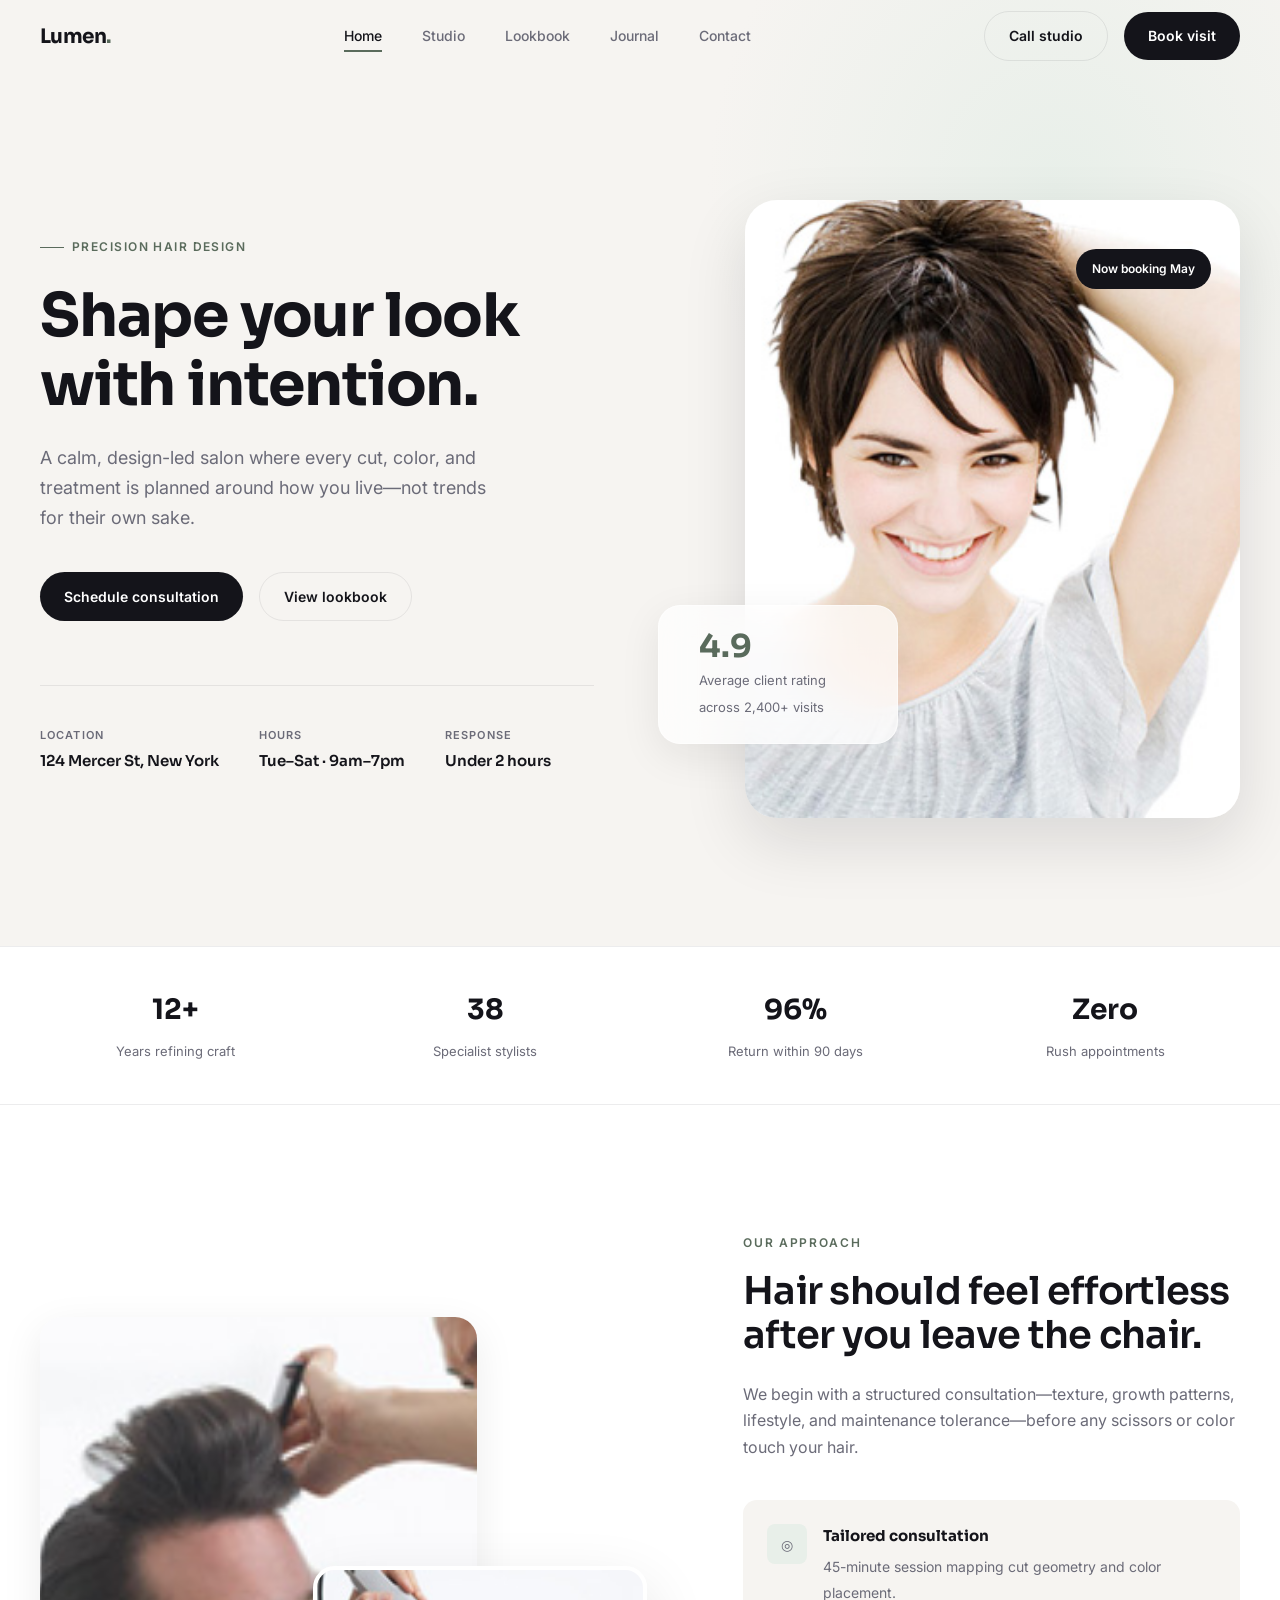
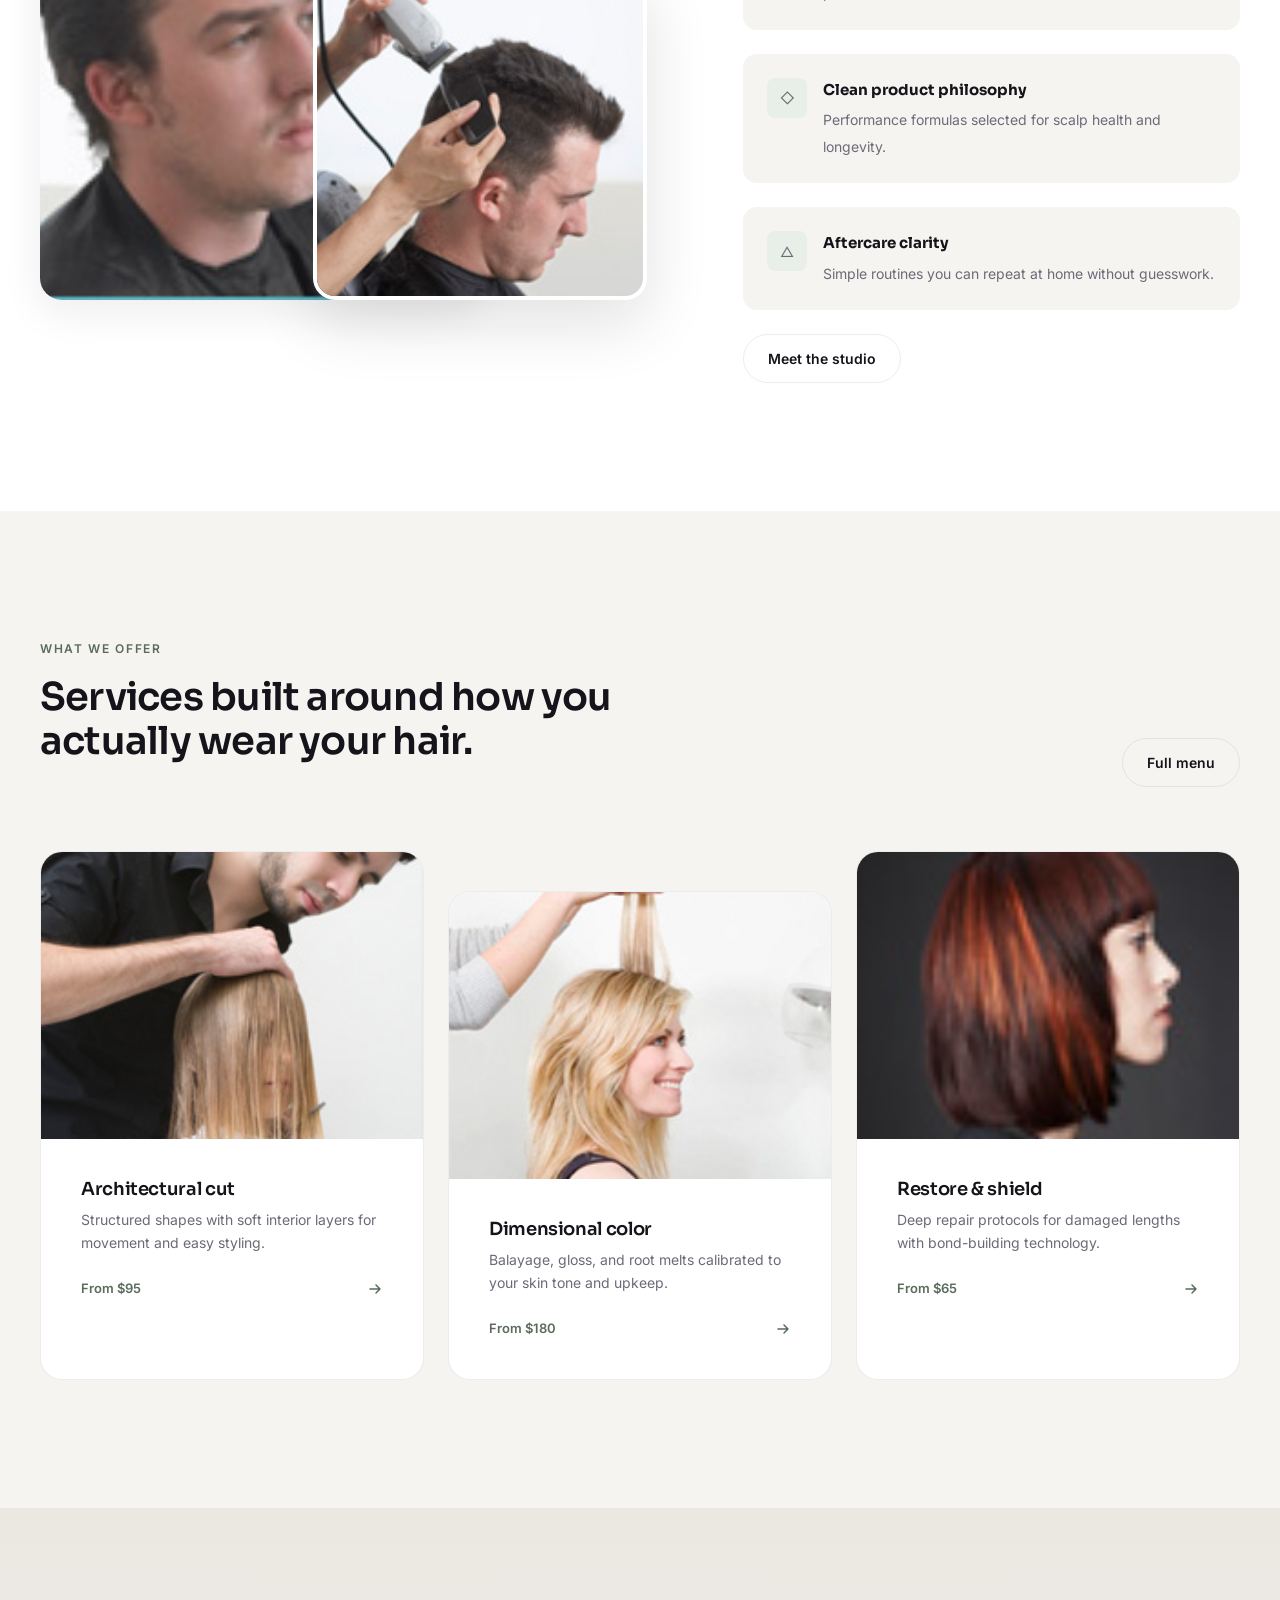
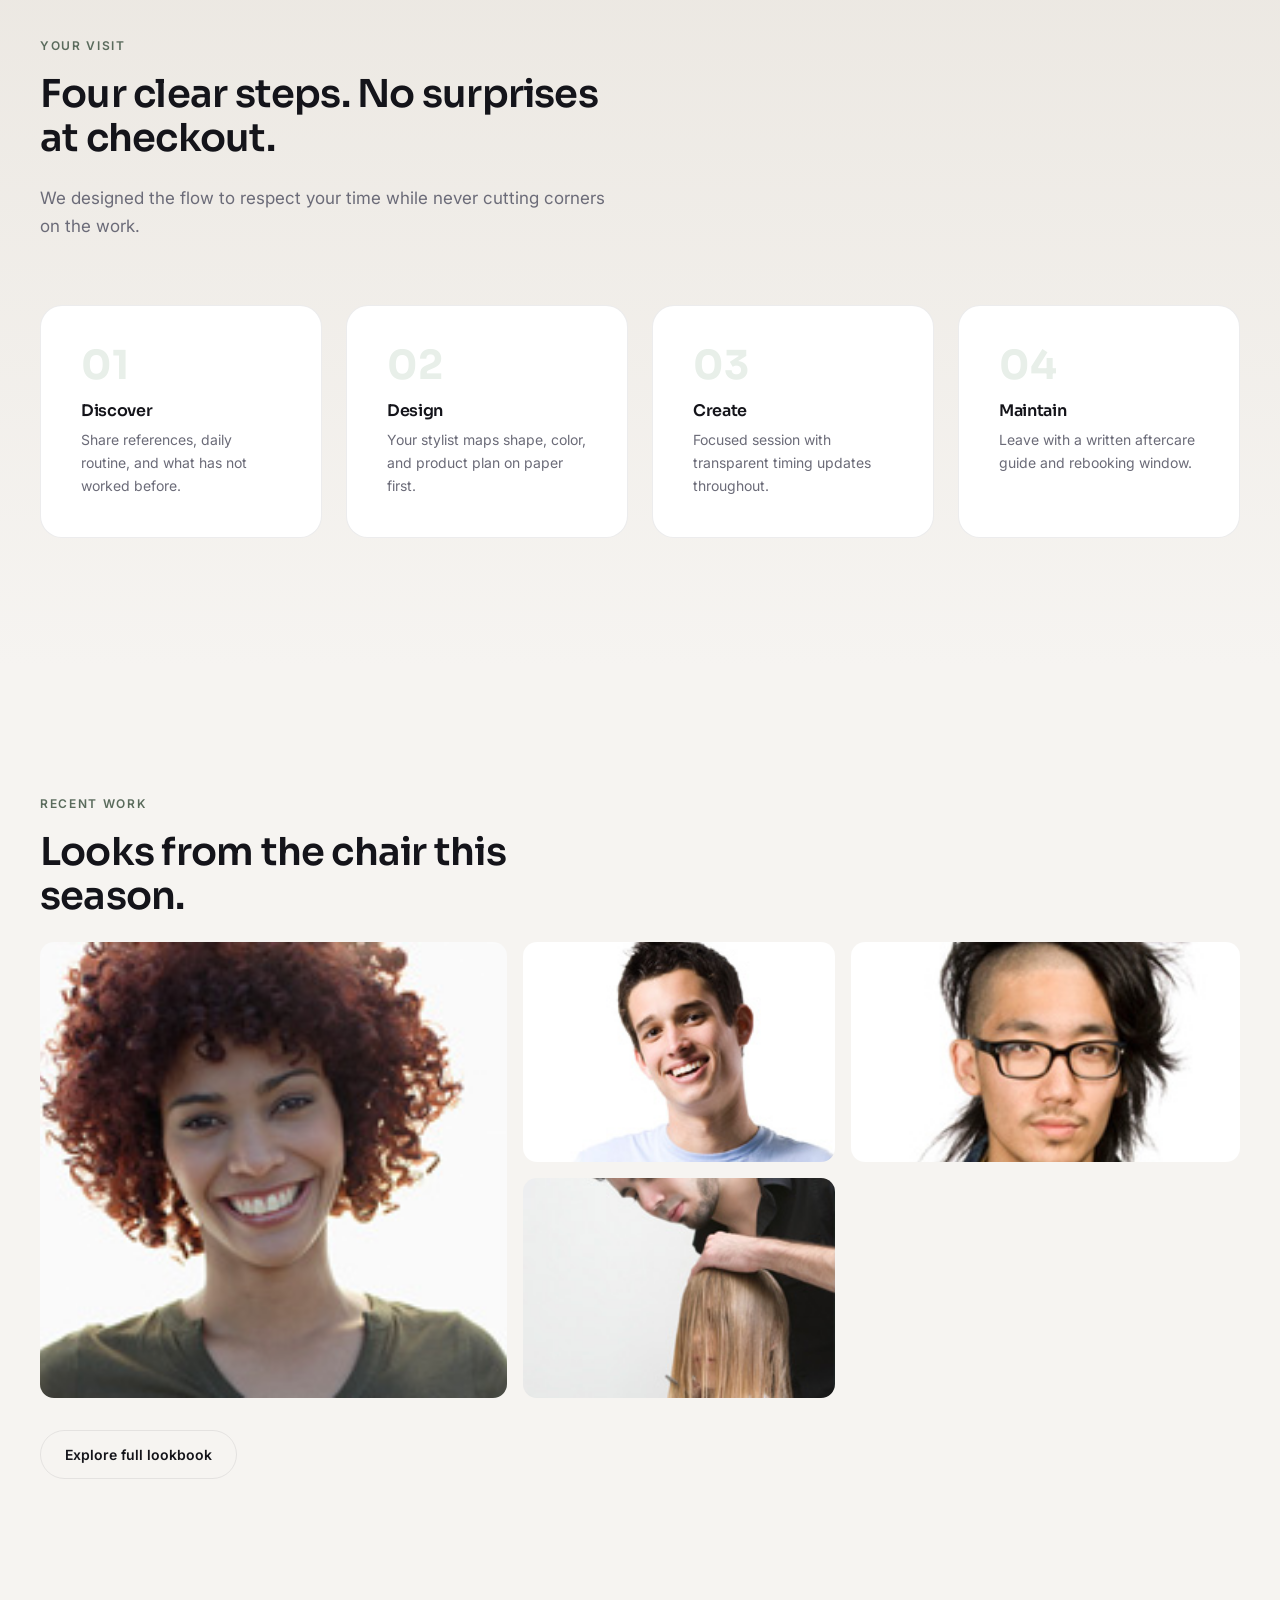
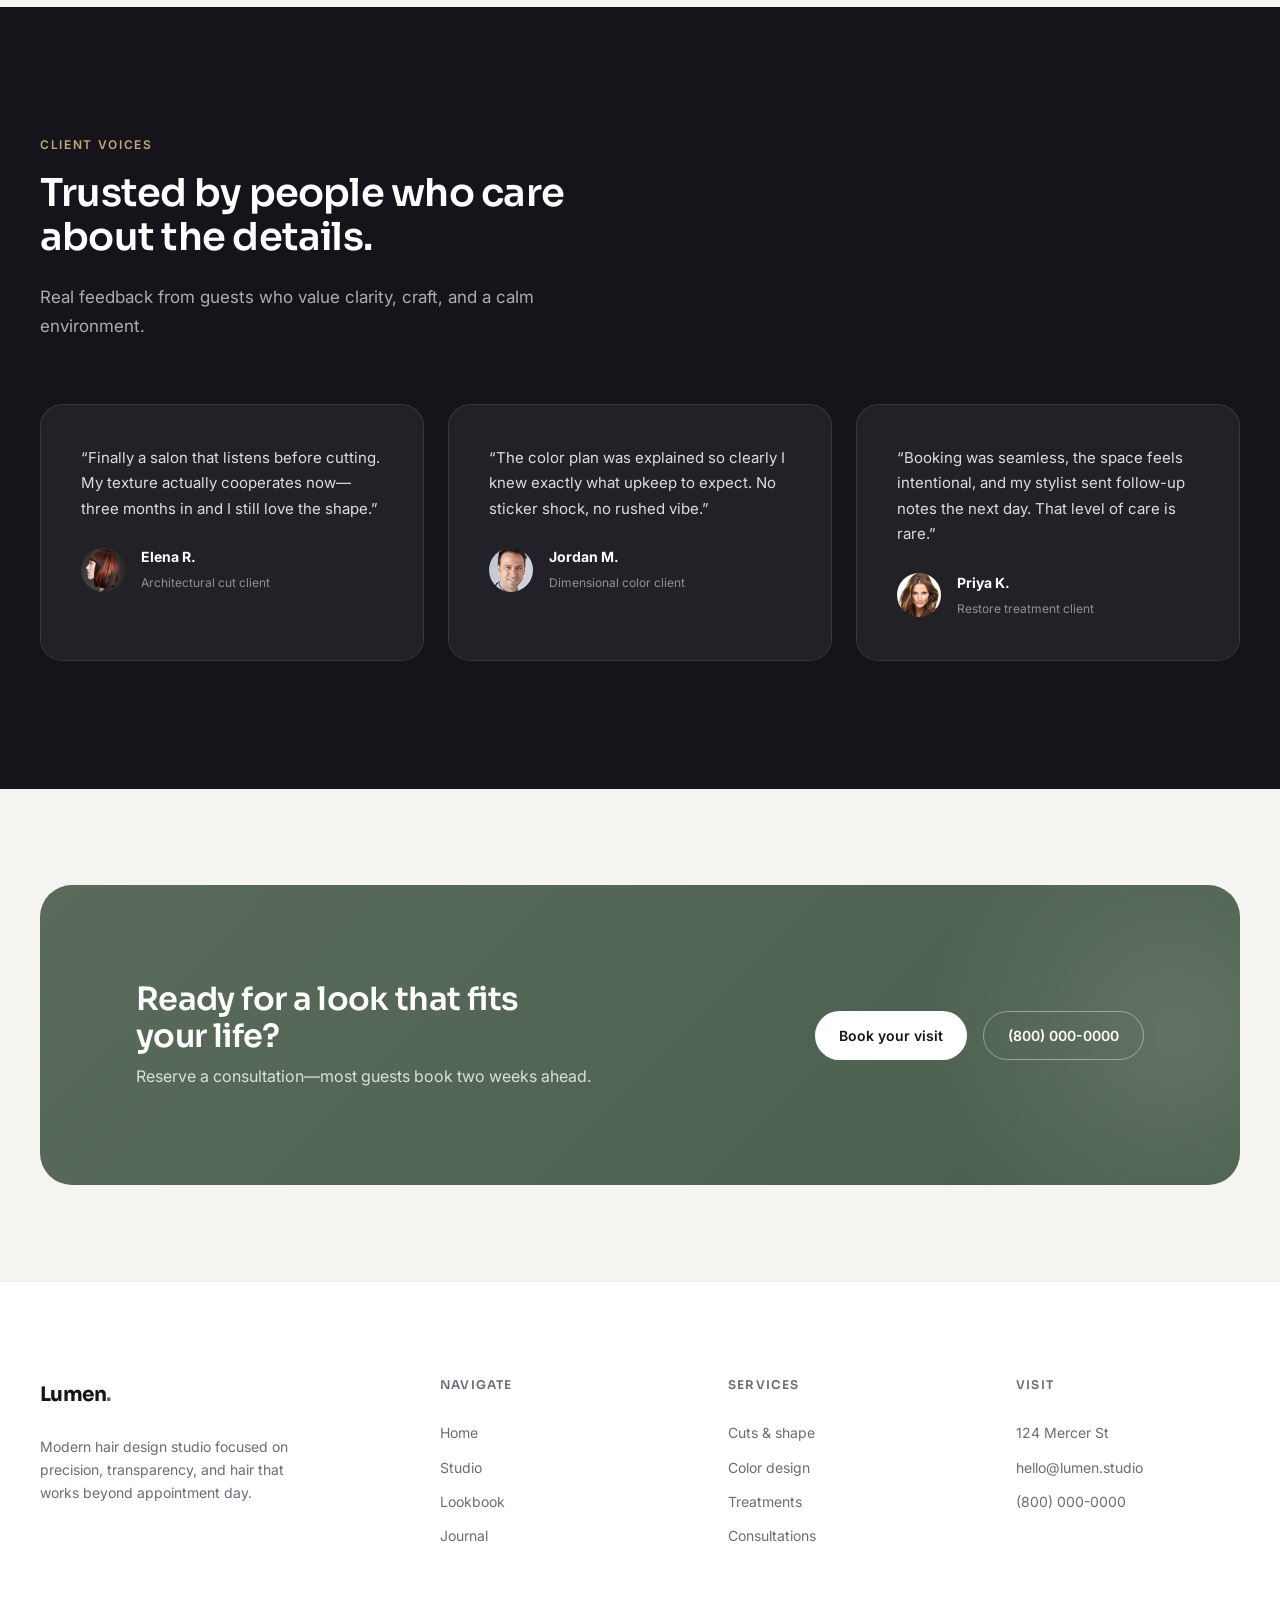
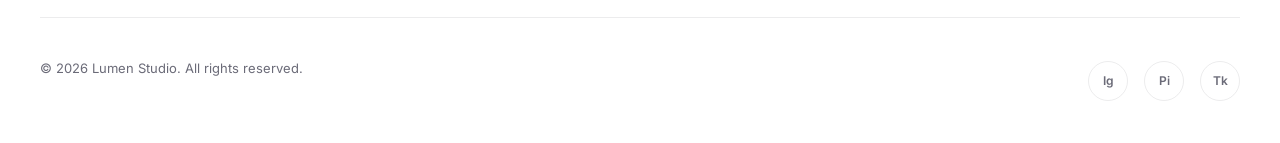
==== index.html @ f06d6ea0 "Initial commit" ====
<!DOCTYPE html>
<html lang="en">
<head>
  <meta charset="UTF-8">
  <meta name="viewport" content="width=device-width, initial-scale=1.0">
  <meta name="description" content="Lumen Studio — precision hair design, tailored consultations, and elevated salon experiences.">
  <title>Lumen Studio — Modern Hair Design</title>
  <link rel="stylesheet" href="css/main.css">
  <link rel="preload" href="images/great-hairstyle.jpg" as="image">
</head>
<body>
  <a href="#main" class="skip-link">Skip to main content</a>

  <header class="site-header" role="banner">
    <div class="container header-inner">
      <a href="index.html" class="logo" aria-label="Lumen Studio home">Lumen<span>.</span></a>

      <nav class="nav-desktop" aria-label="Primary">
        <a href="index.html" class="is-active">Home</a>
        <a href="about.html">Studio</a>
        <a href="hairstyle.html">Lookbook</a>
        <a href="news.html">Journal</a>
        <a href="contact.html">Contact</a>
      </nav>

      <div class="header-actions">
        <a href="contact.html" class="btn btn-secondary">Call studio</a>
        <a href="contact.html" class="btn btn-primary">Book visit</a>
        <button type="button" class="nav-toggle" aria-expanded="false" aria-controls="nav-mobile" aria-label="Open menu">
          <span></span>
          <span></span>
          <span></span>
        </button>
      </div>
    </div>

    <nav id="nav-mobile" class="nav-mobile" aria-label="Mobile" aria-hidden="true">
      <a href="index.html">Home</a>
      <a href="about.html">Studio</a>
      <a href="hairstyle.html">Lookbook</a>
      <a href="news.html">Journal</a>
      <a href="contact.html">Contact</a>
      <a href="contact.html" class="btn btn-primary" style="margin-top: 0.5rem; text-align: center;">Book visit</a>
    </nav>
  </header>

  <main id="main">
    <!-- Hero: split layout, no full-bleed dark overlay -->
    <section class="hero" aria-labelledby="hero-heading">
      <div class="container hero-grid">
        <div class="hero-copy reveal">
          <p class="hero-eyebrow">Precision hair design</p>
          <h1 id="hero-heading">Shape your look with intention.</h1>
          <p class="hero-lead">
            A calm, design-led salon where every cut, color, and treatment is planned around how you live—not trends for their own sake.
          </p>
          <div class="hero-cta">
            <a href="contact.html" class="btn btn-primary">Schedule consultation</a>
            <a href="hairstyle.html" class="btn btn-secondary">View lookbook</a>
          </div>
          <dl class="hero-meta">
            <div>
              <dt>Location</dt>
              <dd>124 Mercer St, New York</dd>
            </div>
            <div>
              <dt>Hours</dt>
              <dd>Tue–Sat · 9am–7pm</dd>
            </div>
            <div>
              <dt>Response</dt>
              <dd>Under 2 hours</dd>
            </div>
          </dl>
        </div>

        <div class="hero-visual reveal reveal-delay-1">
          <span class="hero-badge">Now booking May</span>
          <img
            class="hero-image-main"
            src="images/great-hairstyle.jpg"
            alt="Stylist refining a client's haircut in natural light"
            width="560"
            height="700"
            fetchpriority="high"
          >
          <div class="hero-card-float" aria-hidden="true">
            <strong>4.9</strong>
            <span>Average client rating across 2,400+ visits</span>
          </div>
        </div>
      </div>
    </section>

    <!-- Trust metrics -->
    <section class="trust-strip" aria-label="Studio highlights">
      <div class="container trust-grid reveal">
        <div class="trust-item">
          <strong>12+</strong>
          <span>Years refining craft</span>
        </div>
        <div class="trust-item">
          <strong>38</strong>
          <span>Specialist stylists</span>
        </div>
        <div class="trust-item">
          <strong>96%</strong>
          <span>Return within 90 days</span>
        </div>
        <div class="trust-item">
          <strong>Zero</strong>
          <span>Rush appointments</span>
        </div>
      </div>
    </section>

    <!-- Philosophy: asymmetric images + narrative -->
    <section class="section philosophy" aria-labelledby="philosophy-heading">
      <div class="container philosophy-layout">
        <div class="philosophy-images reveal">
          <img
            class="philosophy-img-a"
            src="images/hairstyle17.jpg"
            alt="Senior stylist consulting with a client"
            width="400"
            height="533"
            loading="lazy"
          >
          <img
            class="philosophy-img-b"
            src="images/hairstyle18.jpg"
            alt="Detail of precision cutting technique"
            width="280"
            height="280"
            loading="lazy"
          >
        </div>
        <div class="philosophy-content reveal reveal-delay-1">
          <p class="section-label">Our approach</p>
          <h2 id="philosophy-heading" class="section-title">Hair should feel effortless after you leave the chair.</h2>
          <p>
            We begin with a structured consultation—texture, growth patterns, lifestyle, and maintenance tolerance—before any scissors or color touch your hair.
          </p>
          <ul class="feature-list">
            <li>
              <span class="feature-icon" aria-hidden="true">◎</span>
              <div>
                <strong>Tailored consultation</strong>
                <span>45-minute session mapping cut geometry and color placement.</span>
              </div>
            </li>
            <li>
              <span class="feature-icon" aria-hidden="true">◇</span>
              <div>
                <strong>Clean product philosophy</strong>
                <span>Performance formulas selected for scalp health and longevity.</span>
              </div>
            </li>
            <li>
              <span class="feature-icon" aria-hidden="true">△</span>
              <div>
                <strong>Aftercare clarity</strong>
                <span>Simple routines you can repeat at home without guesswork.</span>
              </div>
            </li>
          </ul>
          <a href="about.html" class="btn btn-secondary" style="margin-top: 1.5rem;">Meet the studio</a>
        </div>
      </div>
    </section>

    <!-- Services: staggered card grid -->
    <section class="section" id="services" aria-labelledby="services-heading">
      <div class="container">
        <div class="services-header reveal">
          <div>
            <p class="section-label">What we offer</p>
            <h2 id="services-heading" class="section-title">Services built around how you actually wear your hair.</h2>
          </div>
          <a href="hairstyle.html" class="btn btn-secondary">Full menu</a>
        </div>

        <div class="services-grid">
          <article class="service-card reveal">
            <div class="service-card-image">
              <img src="images/hairstyle19.jpg" alt="Precision cut and shape" width="400" height="300" loading="lazy">
            </div>
            <div class="service-card-body">
              <h3>Architectural cut</h3>
              <p>Structured shapes with soft interior layers for movement and easy styling.</p>
              <a href="contact.html" class="service-card-footer">
                From $95
                <svg width="16" height="16" viewBox="0 0 16 16" fill="none" aria-hidden="true"><path d="M3 8h10M9 4l4 4-4 4" stroke="currentColor" stroke-width="1.5" stroke-linecap="round" stroke-linejoin="round"/></svg>
              </a>
            </div>
          </article>

          <article class="service-card reveal reveal-delay-1">
            <div class="service-card-image">
              <img src="images/hairstyle20.jpg" alt="Dimensional color application" width="400" height="300" loading="lazy">
            </div>
            <div class="service-card-body">
              <h3>Dimensional color</h3>
              <p>Balayage, gloss, and root melts calibrated to your skin tone and upkeep.</p>
              <a href="contact.html" class="service-card-footer">
                From $180
                <svg width="16" height="16" viewBox="0 0 16 16" fill="none" aria-hidden="true"><path d="M3 8h10M9 4l4 4-4 4" stroke="currentColor" stroke-width="1.5" stroke-linecap="round" stroke-linejoin="round"/></svg>
              </a>
            </div>
          </article>

          <article class="service-card reveal reveal-delay-2">
            <div class="service-card-image">
              <img src="images/featured.jpg" alt="Restorative treatment" width="400" height="300" loading="lazy">
            </div>
            <div class="service-card-body">
              <h3>Restore &amp; shield</h3>
              <p>Deep repair protocols for damaged lengths with bond-building technology.</p>
              <a href="contact.html" class="service-card-footer">
                From $65
                <svg width="16" height="16" viewBox="0 0 16 16" fill="none" aria-hidden="true"><path d="M3 8h10M9 4l4 4-4 4" stroke="currentColor" stroke-width="1.5" stroke-linecap="round" stroke-linejoin="round"/></svg>
              </a>
            </div>
          </article>
        </div>
      </div>
    </section>

    <!-- Process -->
    <section class="section process" aria-labelledby="process-heading">
      <div class="container">
        <p class="section-label reveal">Your visit</p>
        <h2 id="process-heading" class="section-title reveal">Four clear steps. No surprises at checkout.</h2>
        <p class="section-intro reveal">We designed the flow to respect your time while never cutting corners on the work.</p>

        <div class="process-steps">
          <div class="process-step reveal">
            <div class="process-num">01</div>
            <h3>Discover</h3>
            <p>Share references, daily routine, and what has not worked before.</p>
          </div>
          <div class="process-step reveal reveal-delay-1">
            <div class="process-num">02</div>
            <h3>Design</h3>
            <p>Your stylist maps shape, color, and product plan on paper first.</p>
          </div>
          <div class="process-step reveal reveal-delay-2">
            <div class="process-num">03</div>
            <h3>Create</h3>
            <p>Focused session with transparent timing updates throughout.</p>
          </div>
          <div class="process-step reveal reveal-delay-3">
            <div class="process-num">04</div>
            <h3>Maintain</h3>
            <p>Leave with a written aftercare guide and rebooking window.</p>
          </div>
        </div>
      </div>
    </section>

    <!-- Gallery bento -->
    <section class="section" aria-labelledby="gallery-heading">
      <div class="container">
        <p class="section-label reveal">Recent work</p>
        <h2 id="gallery-heading" class="section-title reveal">Looks from the chair this season.</h2>

        <div class="gallery-bento reveal">
          <figure>
            <img src="images/hairstyle5.jpg" alt="Soft layered bob with natural texture" width="600" height="460" loading="lazy">
            <figcaption>Soft structure bob</figcaption>
          </figure>
          <figure>
            <img src="images/hairstyle8.jpg" alt="Warm dimensional highlights" width="400" height="220" loading="lazy">
            <figcaption>Warm dimension</figcaption>
          </figure>
          <figure>
            <img src="images/hairstyle12.jpg" alt="Precision fringe detail" width="400" height="220" loading="lazy">
            <figcaption>Fringe refinement</figcaption>
          </figure>
          <figure>
            <img src="images/hairstyle3.jpg" alt="Long hair with face-framing layers" width="400" height="220" loading="lazy">
            <figcaption>Face-frame layers</figcaption>
          </figure>
        </div>

        <a href="hairstyle.html" class="btn btn-secondary reveal" style="margin-top: 2rem;">Explore full lookbook</a>
      </div>
    </section>

    <!-- Testimonials -->
    <section class="section testimonials" aria-labelledby="testimonials-heading">
      <div class="container">
        <p class="section-label reveal">Client voices</p>
        <h2 id="testimonials-heading" class="section-title reveal">Trusted by people who care about the details.</h2>
        <p class="section-intro reveal">Real feedback from guests who value clarity, craft, and a calm environment.</p>

        <div class="testimonial-grid">
          <article class="testimonial-card reveal">
            <blockquote>
              “Finally a salon that listens before cutting. My texture actually cooperates now—three months in and I still love the shape.”
            </blockquote>
            <div class="testimonial-author">
              <img src="images/hairstyle6.jpg" alt="" width="44" height="44" loading="lazy">
              <div>
                <strong>Elena R.</strong>
                <span>Architectural cut client</span>
              </div>
            </div>
          </article>

          <article class="testimonial-card reveal reveal-delay-1">
            <blockquote>
              “The color plan was explained so clearly I knew exactly what upkeep to expect. No sticker shock, no rushed vibe.”
            </blockquote>
            <div class="testimonial-author">
              <img src="images/hairstyle9.jpg" alt="" width="44" height="44" loading="lazy">
              <div>
                <strong>Jordan M.</strong>
                <span>Dimensional color client</span>
              </div>
            </div>
          </article>

          <article class="testimonial-card reveal reveal-delay-2">
            <blockquote>
              “Booking was seamless, the space feels intentional, and my stylist sent follow-up notes the next day. That level of care is rare.”
            </blockquote>
            <div class="testimonial-author">
              <img src="images/hairstyle11.jpg" alt="" width="44" height="44" loading="lazy">
              <div>
                <strong>Priya K.</strong>
                <span>Restore treatment client</span>
              </div>
            </div>
          </article>
        </div>
      </div>
    </section>

    <!-- CTA -->
    <section class="cta-band" aria-labelledby="cta-heading">
      <div class="container">
        <div class="cta-inner reveal">
          <div>
            <h2 id="cta-heading">Ready for a look that fits your life?</h2>
            <p>Reserve a consultation—most guests book two weeks ahead.</p>
          </div>
          <div class="cta-actions">
            <a href="contact.html" class="btn btn-primary">Book your visit</a>
            <a href="tel:+18000000000" class="btn btn-secondary">(800) 000-0000</a>
          </div>
        </div>
      </div>
    </section>
  </main>

  <footer class="site-footer" role="contentinfo">
    <div class="container">
      <div class="footer-grid">
        <div class="footer-brand">
          <a href="index.html" class="logo">Lumen<span>.</span></a>
          <p>Modern hair design studio focused on precision, transparency, and hair that works beyond appointment day.</p>
        </div>
        <div class="footer-col">
          <h4>Navigate</h4>
          <a href="index.html">Home</a>
          <a href="about.html">Studio</a>
          <a href="hairstyle.html">Lookbook</a>
          <a href="news.html">Journal</a>
        </div>
        <div class="footer-col">
          <h4>Services</h4>
          <a href="contact.html">Cuts &amp; shape</a>
          <a href="contact.html">Color design</a>
          <a href="contact.html">Treatments</a>
          <a href="contact.html">Consultations</a>
        </div>
        <div class="footer-col">
          <h4>Visit</h4>
          <a href="contact.html">124 Mercer St</a>
          <a href="mailto:hello@lumen.studio">hello@lumen.studio</a>
          <a href="tel:+18000000000">(800) 000-0000</a>
        </div>
      </div>

      <div class="footer-bottom">
        <p>&copy; 2026 Lumen Studio. All rights reserved.</p>
        <div class="social-links" aria-label="Social media">
          <a href="#" aria-label="Instagram">Ig</a>
          <a href="#" aria-label="Pinterest">Pi</a>
          <a href="#" aria-label="TikTok">Tk</a>
        </div>
      </div>
    </div>
  </footer>

  <script src="js/main.js" defer></script>
</body>
</html>
---- css/main.css ----
/* Lumen Studio — Premium redesign design system */

@import url('https://fonts.googleapis.com/css2?family=Inter:wght@400;500;600&family=Sora:wght@400;500;600;700&display=swap');

:root {
  --color-ink: #14141a;
  --color-ink-soft: #2a2a34;
  --color-muted: #6b6b78;
  --color-line: rgba(20, 20, 26, 0.08);
  --color-surface: #ffffff;
  --color-canvas: #f6f4f1;
  --color-canvas-deep: #ebe7e1;
  --color-accent: #5a6b5c;
  --color-accent-hover: #4a5a4c;
  --color-accent-light: #e8efe9;
  --color-warm: #c4a882;
  --color-warm-soft: #f5efe6;

  --font-display: 'Sora', system-ui, sans-serif;
  --font-body: 'Inter', system-ui, sans-serif;

  --space-xs: 0.5rem;
  --space-sm: 1rem;
  --space-md: 1.5rem;
  --space-lg: 2.5rem;
  --space-xl: 4rem;
  --space-2xl: 6rem;
  --space-3xl: 8rem;

  --radius-sm: 8px;
  --radius-md: 14px;
  --radius-lg: 22px;
  --radius-xl: 32px;

  --shadow-sm: 0 2px 8px rgba(20, 20, 26, 0.04);
  --shadow-md: 0 12px 40px rgba(20, 20, 26, 0.08);
  --shadow-lg: 0 24px 64px rgba(20, 20, 26, 0.12);
  --glass: rgba(255, 255, 255, 0.72);
  --glass-border: rgba(255, 255, 255, 0.5);

  --header-h: 72px;
  --transition: 0.35s cubic-bezier(0.4, 0, 0.2, 1);
  --max-width: 1200px;
}

*,
*::before,
*::after {
  box-sizing: border-box;
}

html {
  scroll-behavior: smooth;
}

@media (prefers-reduced-motion: reduce) {
  html {
    scroll-behavior: auto;
  }

  *,
  *::before,
  *::after {
    animation-duration: 0.01ms !important;
    animation-iteration-count: 1 !important;
    transition-duration: 0.01ms !important;
  }
}

body {
  margin: 0;
  font-family: var(--font-body);
  font-size: 1rem;
  line-height: 1.65;
  color: var(--color-ink);
  background: var(--color-canvas);
  -webkit-font-smoothing: antialiased;
}

img {
  max-width: 100%;
  height: auto;
  display: block;
}

a {
  color: inherit;
  text-decoration: none;
}

ul {
  list-style: none;
  margin: 0;
  padding: 0;
}

h1, h2, h3, h4 {
  font-family: var(--font-display);
  font-weight: 600;
  line-height: 1.15;
  margin: 0;
  letter-spacing: -0.02em;
}

p {
  margin: 0 0 var(--space-md);
  color: var(--color-muted);
}

p:last-child {
  margin-bottom: 0;
}

.container {
  width: min(100% - 2.5rem, var(--max-width));
  margin-inline: auto;
}

/* Skip link */
.skip-link {
  position: absolute;
  top: -100%;
  left: var(--space-sm);
  z-index: 9999;
  padding: 0.75rem 1.25rem;
  background: var(--color-ink);
  color: var(--color-surface);
  border-radius: var(--radius-sm);
  font-weight: 500;
}

.skip-link:focus {
  top: var(--space-sm);
}

/* Header */
.site-header {
  position: fixed;
  top: 0;
  left: 0;
  right: 0;
  z-index: 1000;
  height: var(--header-h);
  transition: background var(--transition), box-shadow var(--transition), backdrop-filter var(--transition);
}

.site-header.is-scrolled {
  background: var(--glass);
  backdrop-filter: blur(16px);
  -webkit-backdrop-filter: blur(16px);
  border-bottom: 1px solid var(--color-line);
  box-shadow: var(--shadow-sm);
}

.header-inner {
  display: flex;
  align-items: center;
  justify-content: space-between;
  height: var(--header-h);
  gap: var(--space-md);
}

.logo {
  font-family: var(--font-display);
  font-size: 1.25rem;
  font-weight: 700;
  letter-spacing: -0.03em;
  color: var(--color-ink);
}

.logo span {
  color: var(--color-accent);
}

.nav-desktop {
  display: flex;
  align-items: center;
  gap: var(--space-lg);
}

.nav-desktop a {
  font-size: 0.875rem;
  font-weight: 500;
  color: var(--color-muted);
  transition: color var(--transition);
  position: relative;
}

.nav-desktop a::after {
  content: '';
  position: absolute;
  bottom: -4px;
  left: 0;
  width: 0;
  height: 2px;
  background: var(--color-accent);
  transition: width var(--transition);
}

.nav-desktop a:hover,
.nav-desktop a.is-active {
  color: var(--color-ink);
}

.nav-desktop a:hover::after,
.nav-desktop a.is-active::after {
  width: 100%;
}

.header-actions {
  display: flex;
  align-items: center;
  gap: var(--space-sm);
}

.btn {
  display: inline-flex;
  align-items: center;
  justify-content: center;
  gap: 0.5rem;
  font-family: var(--font-body);
  font-size: 0.875rem;
  font-weight: 600;
  padding: 0.75rem 1.5rem;
  border-radius: 100px;
  border: none;
  cursor: pointer;
  transition: transform var(--transition), background var(--transition), color var(--transition), box-shadow var(--transition);
}

.btn:focus-visible {
  outline: 2px solid var(--color-accent);
  outline-offset: 3px;
}

.btn-primary {
  background: var(--color-ink);
  color: var(--color-surface);
}

.btn-primary:hover {
  background: var(--color-ink-soft);
  transform: translateY(-1px);
  box-shadow: var(--shadow-md);
}

.btn-secondary {
  background: transparent;
  color: var(--color-ink);
  border: 1.5px solid var(--color-line);
}

.btn-secondary:hover {
  border-color: var(--color-ink);
  background: var(--color-surface);
}

.btn-ghost {
  background: transparent;
  color: var(--color-ink);
  padding: 0.5rem;
}

.nav-toggle {
  display: none;
  flex-direction: column;
  gap: 5px;
  padding: 0.5rem;
  background: none;
  border: none;
  cursor: pointer;
}

.nav-toggle span {
  display: block;
  width: 22px;
  height: 2px;
  background: var(--color-ink);
  transition: transform var(--transition), opacity var(--transition);
}

.nav-toggle[aria-expanded="true"] span:nth-child(1) {
  transform: translateY(7px) rotate(45deg);
}

.nav-toggle[aria-expanded="true"] span:nth-child(2) {
  opacity: 0;
}

.nav-toggle[aria-expanded="true"] span:nth-child(3) {
  transform: translateY(-7px) rotate(-45deg);
}

.nav-mobile {
  display: none;
  position: fixed;
  top: var(--header-h);
  left: 0;
  right: 0;
  background: var(--glass);
  backdrop-filter: blur(20px);
  -webkit-backdrop-filter: blur(20px);
  border-bottom: 1px solid var(--color-line);
  padding: var(--space-md);
  flex-direction: column;
  gap: var(--space-xs);
  box-shadow: var(--shadow-md);
}

.nav-mobile.is-open {
  display: flex;
}

.nav-mobile a {
  padding: 0.875rem 1rem;
  font-weight: 500;
  border-radius: var(--radius-sm);
  transition: background var(--transition);
}

.nav-mobile a:hover {
  background: var(--color-accent-light);
}

/* Hero — split asymmetric, not full-bleed overlay */
.hero {
  padding: calc(var(--header-h) + var(--space-3xl)) 0 var(--space-3xl);
  position: relative;
  overflow: hidden;
}

.hero::before {
  content: '';
  position: absolute;
  top: -20%;
  right: -10%;
  width: 55%;
  height: 80%;
  background: radial-gradient(ellipse at center, var(--color-accent-light) 0%, transparent 70%);
  pointer-events: none;
  z-index: 0;
}

.hero-grid {
  display: grid;
  grid-template-columns: 1fr 1.05fr;
  gap: var(--space-xl);
  align-items: center;
  position: relative;
  z-index: 1;
}

.hero-eyebrow {
  display: inline-flex;
  align-items: center;
  gap: 0.5rem;
  font-size: 0.75rem;
  font-weight: 600;
  text-transform: uppercase;
  letter-spacing: 0.12em;
  color: var(--color-accent);
  margin-bottom: var(--space-md);
}

.hero-eyebrow::before {
  content: '';
  width: 24px;
  height: 1px;
  background: var(--color-accent);
}

.hero h1 {
  font-size: clamp(2.5rem, 5vw, 3.75rem);
  font-weight: 700;
  margin-bottom: var(--space-md);
  max-width: 12ch;
}

.hero-lead {
  font-size: 1.125rem;
  max-width: 42ch;
  margin-bottom: var(--space-lg);
  color: var(--color-muted);
}

.hero-cta {
  display: flex;
  flex-wrap: wrap;
  gap: var(--space-sm);
  margin-bottom: var(--space-xl);
}

.hero-meta {
  display: flex;
  flex-wrap: wrap;
  gap: var(--space-lg);
  padding-top: var(--space-lg);
  border-top: 1px solid var(--color-line);
}

.hero-meta dt {
  font-size: 0.6875rem;
  font-weight: 600;
  text-transform: uppercase;
  letter-spacing: 0.1em;
  color: var(--color-muted);
  margin-bottom: 0.25rem;
}

.hero-meta dd {
  margin: 0;
  font-family: var(--font-display);
  font-weight: 600;
  font-size: 0.9375rem;
  color: var(--color-ink);
}

.hero-visual {
  position: relative;
  min-height: 480px;
}

.hero-image-main {
  border-radius: var(--radius-xl);
  overflow: hidden;
  box-shadow: var(--shadow-lg);
  aspect-ratio: 4 / 5;
  object-fit: cover;
  width: 85%;
  margin-left: auto;
}

.hero-card-float {
  position: absolute;
  bottom: 12%;
  left: 0;
  background: var(--glass);
  backdrop-filter: blur(20px);
  -webkit-backdrop-filter: blur(20px);
  border: 1px solid var(--glass-border);
  border-radius: var(--radius-lg);
  padding: var(--space-md) var(--space-lg);
  box-shadow: var(--shadow-md);
  max-width: 240px;
}

.hero-card-float strong {
  display: block;
  font-family: var(--font-display);
  font-size: 2rem;
  font-weight: 700;
  color: var(--color-accent);
  line-height: 1;
  margin-bottom: 0.25rem;
}

.hero-card-float span {
  font-size: 0.8125rem;
  color: var(--color-muted);
}

.hero-badge {
  position: absolute;
  top: 8%;
  right: 5%;
  background: var(--color-ink);
  color: var(--color-surface);
  padding: 0.625rem 1rem;
  border-radius: 100px;
  font-size: 0.75rem;
  font-weight: 600;
}

/* Trust strip */
.trust-strip {
  padding: var(--space-lg) 0;
  border-block: 1px solid var(--color-line);
  background: var(--color-surface);
}

.trust-grid {
  display: grid;
  grid-template-columns: repeat(4, 1fr);
  gap: var(--space-lg);
  text-align: center;
}

.trust-item strong {
  display: block;
  font-family: var(--font-display);
  font-size: 1.75rem;
  font-weight: 700;
  color: var(--color-ink);
  margin-bottom: 0.25rem;
}

.trust-item span {
  font-size: 0.8125rem;
  color: var(--color-muted);
}

/* Section utilities */
.section {
  padding: var(--space-3xl) 0;
}

.section-label {
  font-size: 0.75rem;
  font-weight: 600;
  text-transform: uppercase;
  letter-spacing: 0.14em;
  color: var(--color-accent);
  margin-bottom: var(--space-sm);
}

.section-title {
  font-size: clamp(1.75rem, 3vw, 2.5rem);
  margin-bottom: var(--space-md);
  max-width: 20ch;
}

.section-intro {
  font-size: 1.0625rem;
  max-width: 52ch;
  margin-bottom: var(--space-xl);
}

/* Philosophy — asymmetric */
.philosophy {
  background: var(--color-surface);
}

.philosophy-layout {
  display: grid;
  grid-template-columns: 1.1fr 0.9fr;
  gap: var(--space-2xl);
  align-items: center;
}

.philosophy-images {
  position: relative;
  min-height: 420px;
}

.philosophy-img-a {
  width: 72%;
  border-radius: var(--radius-lg);
  box-shadow: var(--shadow-md);
  aspect-ratio: 3 / 4;
  object-fit: cover;
}

.philosophy-img-b {
  position: absolute;
  bottom: 0;
  right: 0;
  width: 55%;
  border-radius: var(--radius-lg);
  box-shadow: var(--shadow-lg);
  aspect-ratio: 1;
  object-fit: cover;
  border: 4px solid var(--color-surface);
}

.philosophy-content .section-title {
  max-width: none;
}

.feature-list {
  display: flex;
  flex-direction: column;
  gap: var(--space-md);
  margin-top: var(--space-lg);
}

.feature-list li {
  display: flex;
  gap: var(--space-sm);
  align-items: flex-start;
  padding: var(--space-md);
  background: var(--color-canvas);
  border-radius: var(--radius-md);
  transition: transform var(--transition), box-shadow var(--transition);
}

.feature-list li:hover {
  transform: translateX(4px);
  box-shadow: var(--shadow-sm);
}

.feature-icon {
  flex-shrink: 0;
  width: 40px;
  height: 40px;
  border-radius: var(--radius-sm);
  background: var(--color-accent-light);
  display: flex;
  align-items: center;
  justify-content: center;
  font-size: 1.125rem;
}

.feature-list strong {
  display: block;
  font-family: var(--font-display);
  font-size: 0.9375rem;
  color: var(--color-ink);
  margin-bottom: 0.25rem;
}

.feature-list span {
  font-size: 0.875rem;
  color: var(--color-muted);
}

/* Services cards */
.services-header {
  display: flex;
  flex-wrap: wrap;
  justify-content: space-between;
  align-items: flex-end;
  gap: var(--space-md);
  margin-bottom: var(--space-xl);
}

.services-grid {
  display: grid;
  grid-template-columns: repeat(3, 1fr);
  gap: var(--space-md);
}

.service-card {
  background: var(--color-surface);
  border-radius: var(--radius-lg);
  overflow: hidden;
  border: 1px solid var(--color-line);
  transition: transform var(--transition), box-shadow var(--transition);
}

.service-card:hover {
  transform: translateY(-6px);
  box-shadow: var(--shadow-md);
}

.service-card:nth-child(2) {
  margin-top: var(--space-lg);
}

.service-card-image {
  aspect-ratio: 4 / 3;
  overflow: hidden;
}

.service-card-image img {
  width: 100%;
  height: 100%;
  object-fit: cover;
  transition: transform 0.6s ease;
}

.service-card:hover .service-card-image img {
  transform: scale(1.05);
}

.service-card-body {
  padding: var(--space-lg);
}

.service-card h3 {
  font-size: 1.125rem;
  margin-bottom: var(--space-xs);
}

.service-card p {
  font-size: 0.875rem;
  margin-bottom: var(--space-md);
}

.service-card-footer {
  display: flex;
  justify-content: space-between;
  align-items: center;
  font-size: 0.8125rem;
  font-weight: 600;
  color: var(--color-accent);
}

.service-card-footer svg {
  transition: transform var(--transition);
}

.service-card:hover .service-card-footer svg {
  transform: translateX(4px);
}

/* Process */
.process {
  background: linear-gradient(180deg, var(--color-canvas-deep) 0%, var(--color-canvas) 100%);
}

.process-steps {
  display: grid;
  grid-template-columns: repeat(4, 1fr);
  gap: var(--space-md);
  margin-top: var(--space-xl);
}

.process-step {
  background: var(--color-surface);
  border-radius: var(--radius-lg);
  padding: var(--space-lg);
  border: 1px solid var(--color-line);
  position: relative;
  transition: box-shadow var(--transition);
}

.process-step:hover {
  box-shadow: var(--shadow-md);
}

.process-num {
  font-family: var(--font-display);
  font-size: 2.5rem;
  font-weight: 700;
  color: var(--color-accent-light);
  line-height: 1;
  margin-bottom: var(--space-sm);
}

.process-step h3 {
  font-size: 1rem;
  margin-bottom: var(--space-xs);
}

.process-step p {
  font-size: 0.875rem;
  margin: 0;
}

/* Gallery bento */
.gallery-bento {
  display: grid;
  grid-template-columns: 1.2fr 0.8fr 1fr;
  grid-template-rows: 220px 220px;
  gap: var(--space-sm);
}

.gallery-bento figure {
  margin: 0;
  border-radius: var(--radius-md);
  overflow: hidden;
  position: relative;
}

.gallery-bento img {
  width: 100%;
  height: 100%;
  object-fit: cover;
  transition: transform 0.6s ease;
}

.gallery-bento figure:hover img {
  transform: scale(1.04);
}

.gallery-bento figure:first-child {
  grid-row: span 2;
}

.gallery-bento figcaption {
  position: absolute;
  inset: auto 0 0 0;
  padding: var(--space-md);
  background: linear-gradient(transparent, rgba(20, 20, 26, 0.75));
  color: var(--color-surface);
  font-size: 0.8125rem;
  font-weight: 500;
  opacity: 0;
  transition: opacity var(--transition);
}

.gallery-bento figure:hover figcaption {
  opacity: 1;
}

/* Testimonials */
.testimonials {
  background: var(--color-ink);
  color: var(--color-surface);
}

.testimonials .section-label {
  color: var(--color-warm);
}

.testimonials .section-title {
  color: var(--color-surface);
}

.testimonials .section-intro {
  color: rgba(255, 255, 255, 0.65);
}

.testimonial-grid {
  display: grid;
  grid-template-columns: repeat(3, 1fr);
  gap: var(--space-md);
  margin-top: var(--space-xl);
}

.testimonial-card {
  background: rgba(255, 255, 255, 0.06);
  backdrop-filter: blur(12px);
  -webkit-backdrop-filter: blur(12px);
  border: 1px solid rgba(255, 255, 255, 0.1);
  border-radius: var(--radius-lg);
  padding: var(--space-lg);
  transition: background var(--transition), transform var(--transition);
}

.testimonial-card:hover {
  background: rgba(255, 255, 255, 0.1);
  transform: translateY(-4px);
}

.testimonial-card blockquote {
  margin: 0 0 var(--space-md);
  font-size: 0.9375rem;
  line-height: 1.7;
  color: rgba(255, 255, 255, 0.85);
}

.testimonial-author {
  display: flex;
  align-items: center;
  gap: var(--space-sm);
}

.testimonial-author img {
  width: 44px;
  height: 44px;
  border-radius: 50%;
  object-fit: cover;
}

.testimonial-author strong {
  display: block;
  font-size: 0.875rem;
}

.testimonial-author span {
  font-size: 0.75rem;
  color: rgba(255, 255, 255, 0.5);
}

/* CTA band */
.cta-band {
  padding: var(--space-2xl) 0;
}

.cta-inner {
  display: flex;
  flex-wrap: wrap;
  align-items: center;
  justify-content: space-between;
  gap: var(--space-lg);
  padding: var(--space-2xl);
  background: linear-gradient(135deg, var(--color-accent) 0%, #4a5d4c 100%);
  border-radius: var(--radius-xl);
  color: var(--color-surface);
  position: relative;
  overflow: hidden;
}

.cta-inner::after {
  content: '';
  position: absolute;
  top: -50%;
  right: -20%;
  width: 50%;
  height: 200%;
  background: radial-gradient(circle, rgba(255,255,255,0.12) 0%, transparent 60%);
  pointer-events: none;
}

.cta-inner h2 {
  font-size: clamp(1.5rem, 3vw, 2rem);
  color: var(--color-surface);
  max-width: 18ch;
  position: relative;
  z-index: 1;
}

.cta-inner p {
  color: rgba(255, 255, 255, 0.8);
  margin: var(--space-xs) 0 0;
  position: relative;
  z-index: 1;
}

.cta-actions {
  display: flex;
  flex-wrap: wrap;
  gap: var(--space-sm);
  position: relative;
  z-index: 1;
}

.cta-inner .btn-primary {
  background: var(--color-surface);
  color: var(--color-ink);
}

.cta-inner .btn-primary:hover {
  background: var(--color-canvas);
}

.cta-inner .btn-secondary {
  border-color: rgba(255, 255, 255, 0.4);
  color: var(--color-surface);
}

.cta-inner .btn-secondary:hover {
  background: rgba(255, 255, 255, 0.1);
  border-color: var(--color-surface);
}

/* Footer */
.site-footer {
  background: var(--color-surface);
  border-top: 1px solid var(--color-line);
  padding: var(--space-2xl) 0 var(--space-lg);
}

.footer-grid {
  display: grid;
  grid-template-columns: 1.5fr 1fr 1fr 1fr;
  gap: var(--space-xl);
  margin-bottom: var(--space-xl);
}

.footer-brand .logo {
  margin-bottom: var(--space-md);
  display: inline-block;
}

.footer-brand p {
  font-size: 0.875rem;
  max-width: 28ch;
}

.footer-col h4 {
  font-size: 0.75rem;
  font-weight: 600;
  text-transform: uppercase;
  letter-spacing: 0.1em;
  color: var(--color-muted);
  margin-bottom: var(--space-md);
}

.footer-col a {
  display: block;
  font-size: 0.875rem;
  color: var(--color-muted);
  padding: 0.35rem 0;
  transition: color var(--transition);
}

.footer-col a:hover {
  color: var(--color-ink);
}

.footer-bottom {
  display: flex;
  flex-wrap: wrap;
  justify-content: space-between;
  align-items: center;
  gap: var(--space-md);
  padding-top: var(--space-lg);
  border-top: 1px solid var(--color-line);
  font-size: 0.8125rem;
  color: var(--color-muted);
}

.social-links {
  display: flex;
  gap: var(--space-sm);
}

.social-links a {
  width: 40px;
  height: 40px;
  border-radius: 50%;
  border: 1px solid var(--color-line);
  display: flex;
  align-items: center;
  justify-content: center;
  font-size: 0.75rem;
  font-weight: 600;
  color: var(--color-muted);
  transition: background var(--transition), color var(--transition), border-color var(--transition);
}

.social-links a:hover {
  background: var(--color-ink);
  color: var(--color-surface);
  border-color: var(--color-ink);
}

/* Scroll reveal */
.reveal {
  opacity: 0;
  transform: translateY(28px);
  transition: opacity 0.7s ease, transform 0.7s ease;
}

.reveal.is-visible {
  opacity: 1;
  transform: translateY(0);
}

.reveal-delay-1 { transition-delay: 0.1s; }
.reveal-delay-2 { transition-delay: 0.2s; }
.reveal-delay-3 { transition-delay: 0.3s; }

/* Responsive */
@media (max-width: 1024px) {
  .hero-grid,
  .philosophy-layout {
    grid-template-columns: 1fr;
    gap: var(--space-xl);
  }

  .hero-visual {
    min-height: 400px;
    order: -1;
  }

  .hero h1 {
    max-width: none;
  }

  .services-grid {
    grid-template-columns: 1fr 1fr;
  }

  .service-card:nth-child(2) {
    margin-top: 0;
  }

  .process-steps {
    grid-template-columns: repeat(2, 1fr);
  }

  .gallery-bento {
    grid-template-columns: 1fr 1fr;
    grid-template-rows: auto;
  }

  .gallery-bento figure:first-child {
    grid-row: span 1;
    grid-column: span 2;
  }

  .testimonial-grid {
    grid-template-columns: 1fr;
  }

  .footer-grid {
    grid-template-columns: 1fr 1fr;
  }
}

@media (max-width: 768px) {
  :root {
    --space-3xl: 5rem;
    --space-2xl: 4rem;
  }

  .nav-desktop,
  .header-actions .btn-secondary {
    display: none;
  }

  .nav-toggle {
    display: flex;
  }

  .trust-grid {
    grid-template-columns: repeat(2, 1fr);
    gap: var(--space-md);
  }

  .services-grid,
  .process-steps {
    grid-template-columns: 1fr;
  }

  .gallery-bento {
    grid-template-columns: 1fr;
  }

  .gallery-bento figure:first-child {
    grid-column: span 1;
  }

  .cta-inner {
    flex-direction: column;
    align-items: flex-start;
    padding: var(--space-xl);
  }

  .footer-grid {
    grid-template-columns: 1fr;
  }

  .hero-image-main {
    width: 100%;
  }

  .hero-card-float {
    left: var(--space-sm);
    bottom: 8%;
  }
}

/* Inner pages */
.page-hero {
  padding: calc(var(--header-h) + var(--space-2xl)) 0 var(--space-xl);
  background: var(--color-surface);
  border-bottom: 1px solid var(--color-line);
}

.page-hero h1 {
  font-size: clamp(2rem, 4vw, 3rem);
  margin-bottom: var(--space-sm);
}

.page-hero p {
  max-width: 48ch;
  font-size: 1.0625rem;
}

.page-content {
  padding: var(--space-2xl) 0 var(--space-3xl);
}

.contact-grid {
  display: grid;
  grid-template-columns: 1fr 1fr;
  gap: var(--space-xl);
  align-items: start;
}

.contact-info {
  display: flex;
  flex-direction: column;
  gap: var(--space-md);
}

.contact-info li {
  padding: var(--space-md);
  background: var(--color-surface);
  border-radius: var(--radius-md);
  border: 1px solid var(--color-line);
}

.contact-info dt {
  font-size: 0.6875rem;
  font-weight: 600;
  text-transform: uppercase;
  letter-spacing: 0.1em;
  color: var(--color-muted);
  margin-bottom: 0.35rem;
}

.contact-info dd {
  margin: 0;
  font-weight: 500;
  color: var(--color-ink);
}

.contact-form {
  background: var(--color-surface);
  border-radius: var(--radius-lg);
  padding: var(--space-xl);
  border: 1px solid var(--color-line);
  box-shadow: var(--shadow-sm);
}

.form-group {
  margin-bottom: var(--space-md);
}

.form-group label {
  display: block;
  font-size: 0.8125rem;
  font-weight: 600;
  margin-bottom: 0.5rem;
  color: var(--color-ink);
}

.form-group input,
.form-group textarea,
.form-group select {
  width: 100%;
  padding: 0.875rem 1rem;
  font-family: var(--font-body);
  font-size: 1rem;
  border: 1px solid var(--color-line);
  border-radius: var(--radius-sm);
  background: var(--color-canvas);
  transition: border-color var(--transition), box-shadow var(--transition);
}

.form-group input:focus,
.form-group textarea:focus,
.form-group select:focus {
  outline: none;
  border-color: var(--color-accent);
  box-shadow: 0 0 0 3px var(--color-accent-light);
}

.form-group textarea {
  min-height: 140px;
  resize: vertical;
}

.lookbook-grid {
  display: grid;
  grid-template-columns: repeat(auto-fill, minmax(220px, 1fr));
  gap: var(--space-sm);
}

.lookbook-grid a {
  display: block;
  border-radius: var(--radius-md);
  overflow: hidden;
  aspect-ratio: 1;
  transition: transform var(--transition), box-shadow var(--transition);
}

.lookbook-grid a:hover {
  transform: scale(1.02);
  box-shadow: var(--shadow-md);
}

.lookbook-grid img {
  width: 100%;
  height: 100%;
  object-fit: cover;
}

.prose-block {
  max-width: 65ch;
}

.prose-block h2 {
  font-size: 1.25rem;
  margin: var(--space-lg) 0 var(--space-sm);
}

.journal-list {
  display: flex;
  flex-direction: column;
  gap: var(--space-md);
}

.journal-card {
  display: grid;
  grid-template-columns: 200px 1fr;
  gap: var(--space-lg);
  background: var(--color-surface);
  border-radius: var(--radius-lg);
  overflow: hidden;
  border: 1px solid var(--color-line);
  transition: box-shadow var(--transition);
}

.journal-card:hover {
  box-shadow: var(--shadow-md);
}

.journal-card img {
  width: 100%;
  height: 100%;
  min-height: 160px;
  object-fit: cover;
}

.journal-card-body {
  padding: var(--space-lg);
}

.journal-card time {
  font-size: 0.75rem;
  font-weight: 600;
  text-transform: uppercase;
  letter-spacing: 0.08em;
  color: var(--color-accent);
}

.journal-card h2 {
  font-size: 1.125rem;
  margin: var(--space-xs) 0;
}

@media (max-width: 768px) {
  .contact-grid {
    grid-template-columns: 1fr;
  }

  .journal-card {
    grid-template-columns: 1fr;
  }
}
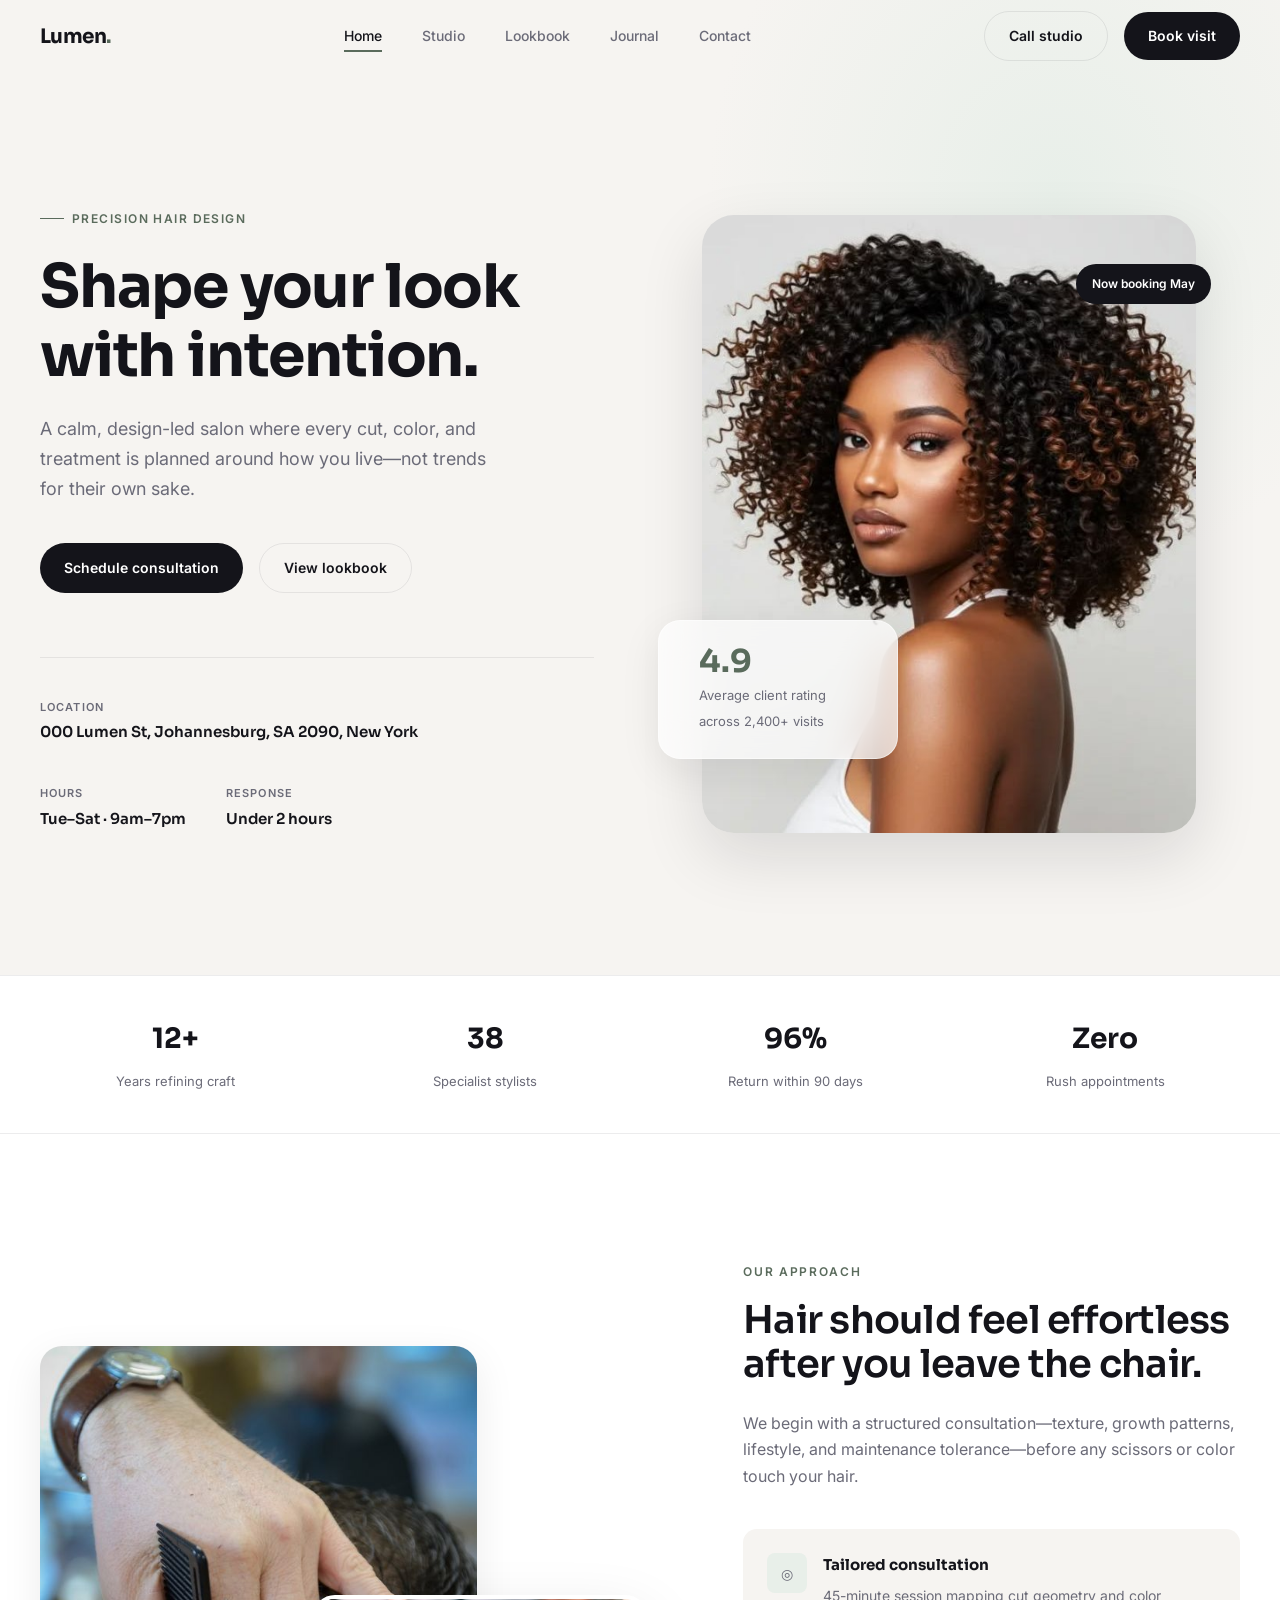
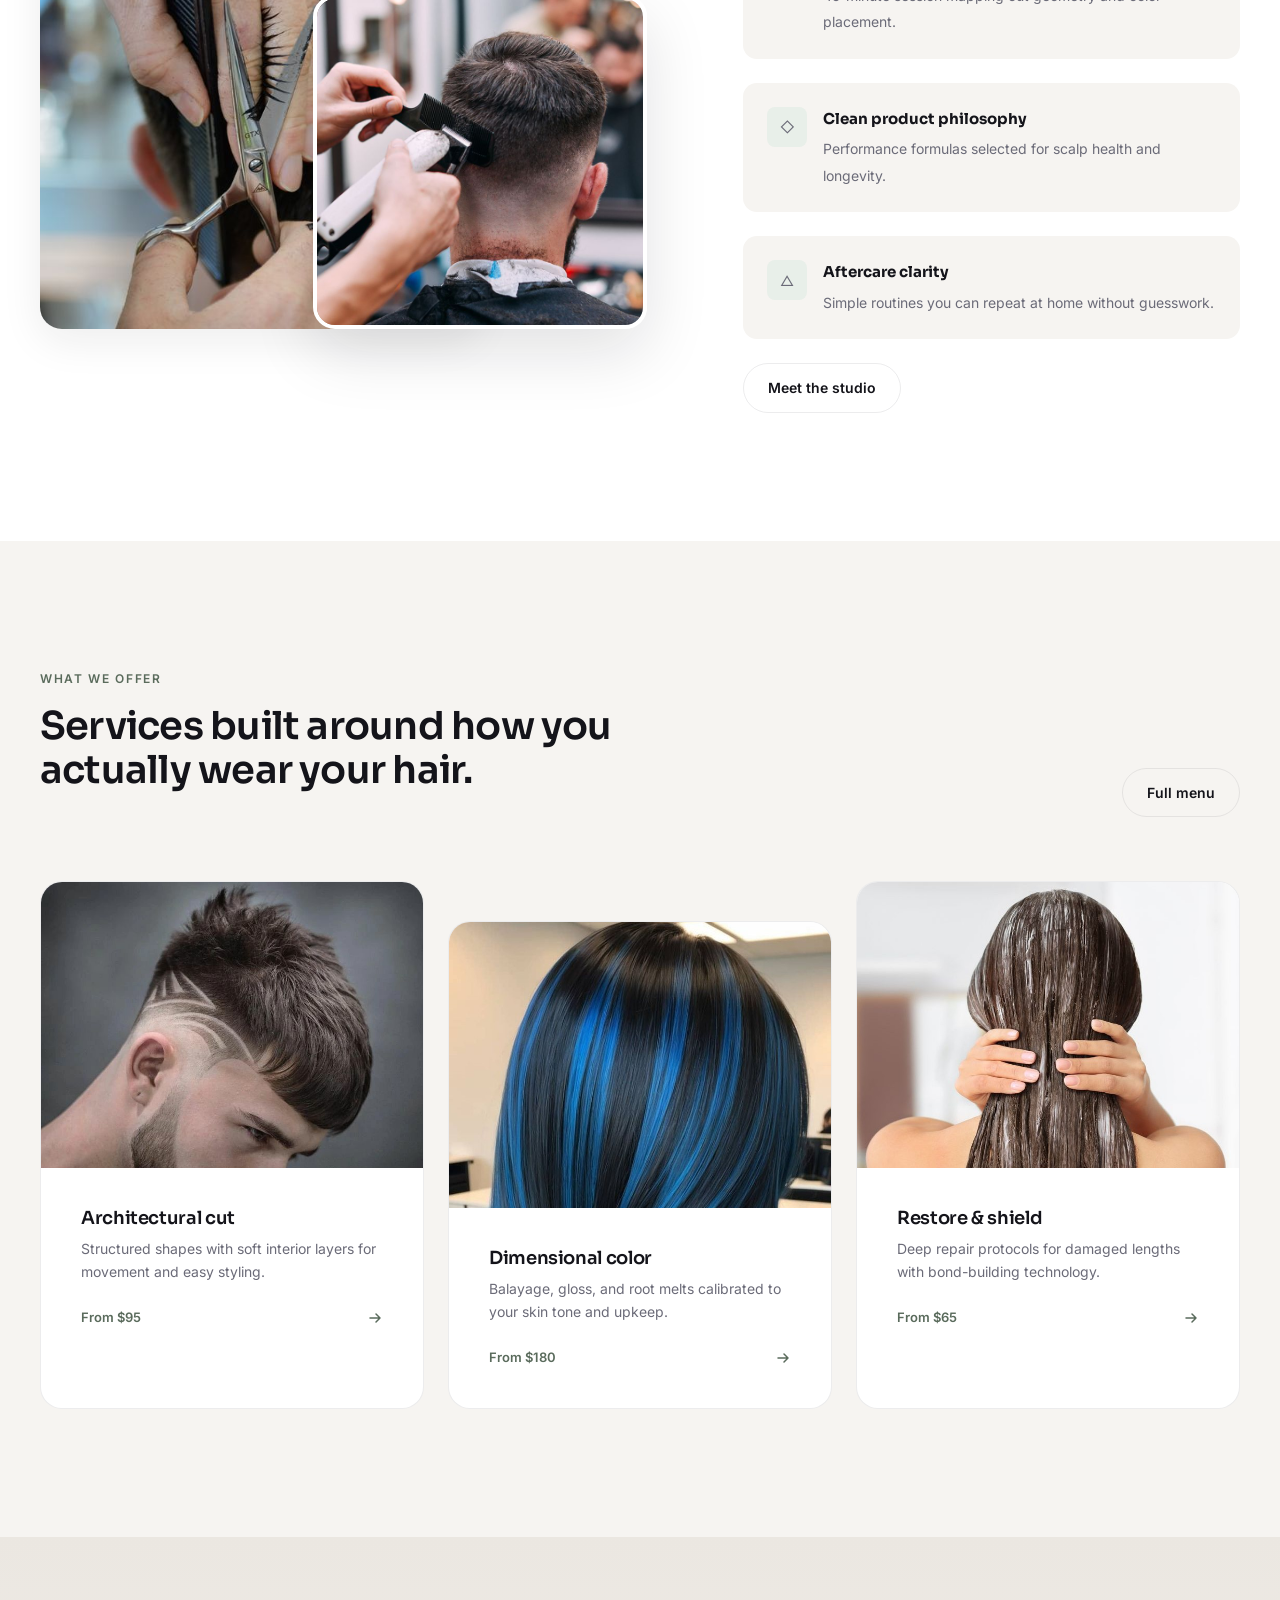
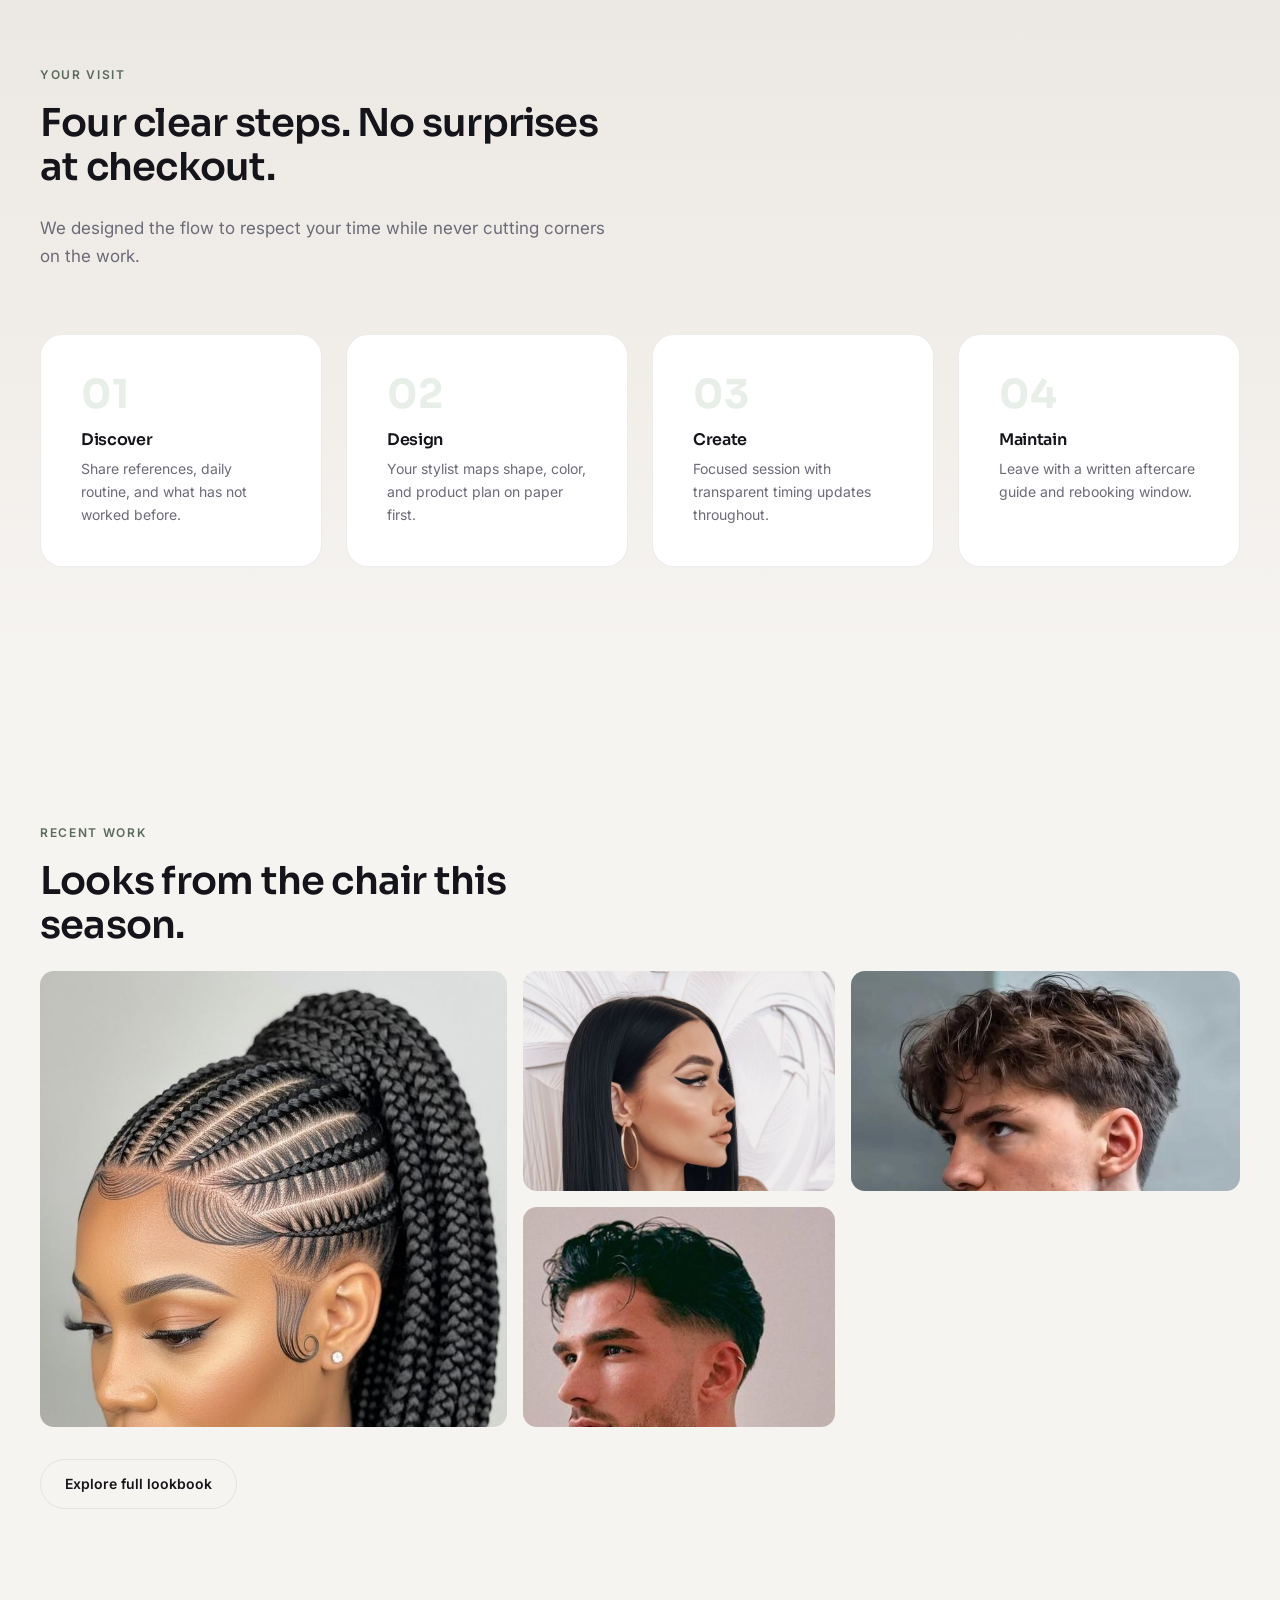
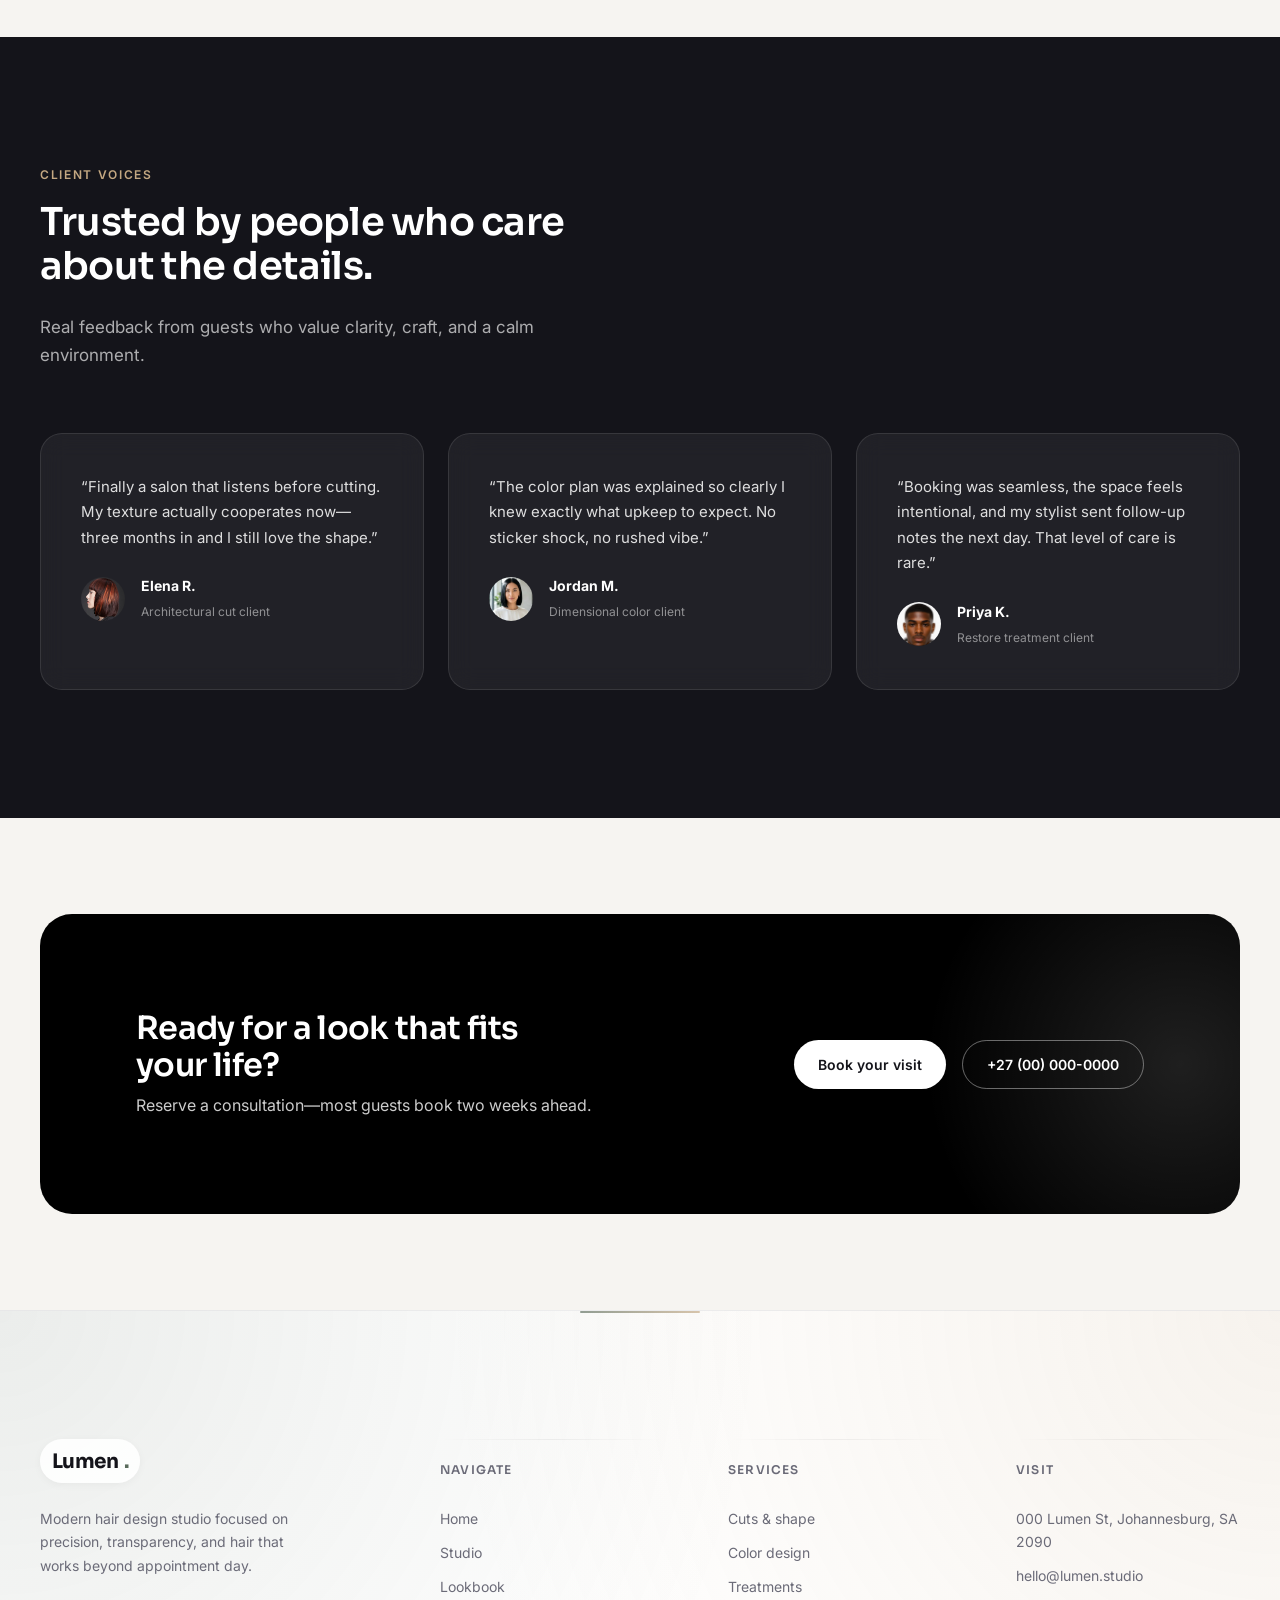
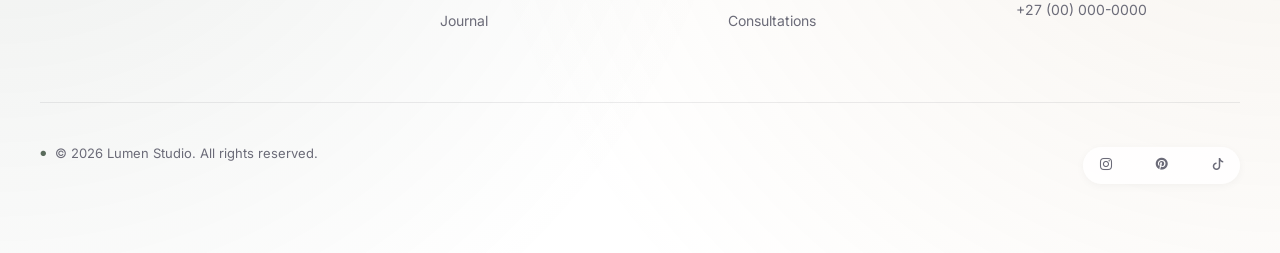
==== commit 797c06f1: "fixed icons" ====
--- a/index.html
+++ b/index.html
@@ -5,6 +5,7 @@
   <meta name="viewport" content="width=device-width, initial-scale=1.0">
   <meta name="description" content="Lumen Studio — precision hair design, tailored consultations, and elevated salon experiences.">
   <title>Lumen Studio — Modern Hair Design</title>
+  <link rel="stylesheet" href="https://cdn.jsdelivr.net/npm/bootstrap-icons@1.11.3/font/bootstrap-icons.min.css">
   <link rel="stylesheet" href="css/main.css">
   <link rel="preload" href="images/great-hairstyle.jpg" as="image">
 </head>
@@ -61,7 +62,7 @@
           <dl class="hero-meta">
             <div>
               <dt>Location</dt>
-              <dd>124 Mercer St, New York</dd>
+              <dd>000 Lumen St, Johannesburg, SA 2090, New York</dd>
             </div>
             <div>
               <dt>Hours</dt>
@@ -347,7 +348,7 @@
           </div>
           <div class="cta-actions">
             <a href="contact.html" class="btn btn-primary">Book your visit</a>
-            <a href="tel:+18000000000" class="btn btn-secondary">(800) 000-0000</a>
+            <a href="tel:+27000000000" class="btn btn-secondary">+27 (00) 000-0000</a>
           </div>
         </div>
       </div>
@@ -377,18 +378,18 @@
         </div>
         <div class="footer-col">
           <h4>Visit</h4>
-          <a href="contact.html">124 Mercer St</a>
+          <a href="contact.html">000 Lumen St, Johannesburg, SA 2090</a>
           <a href="mailto:hello@lumen.studio">hello@lumen.studio</a>
-          <a href="tel:+18000000000">(800) 000-0000</a>
+          <a href="tel:+27000000000">+27 (00) 000-0000</a>
         </div>
       </div>
 
       <div class="footer-bottom">
         <p>&copy; 2026 Lumen Studio. All rights reserved.</p>
         <div class="social-links" aria-label="Social media">
-          <a href="#" aria-label="Instagram">Ig</a>
-          <a href="#" aria-label="Pinterest">Pi</a>
-          <a href="#" aria-label="TikTok">Tk</a>
+          <a href="#" aria-label="Instagram"><i class="bi bi-instagram" aria-hidden="true"></i></a>
+          <a href="#" aria-label="Pinterest"><i class="bi bi-pinterest" aria-hidden="true"></i></a>
+          <a href="#" aria-label="TikTok"><i class="bi bi-tiktok" aria-hidden="true"></i></a>
         </div>
       </div>
     </div>
--- a/css/main.css
+++ b/css/main.css
@@ -81,6 +81,8 @@
   max-width: 100%;
   height: auto;
   display: block;
+  /* Ensures consistent crop focus across all image cards */
+  object-position: top center;
 }
 
 a {
@@ -427,7 +429,7 @@
   aspect-ratio: 4 / 5;
   object-fit: cover;
   width: 85%;
-  margin-left: auto;
+  margin: 0 auto;
 }
 
 .hero-card-float {
@@ -865,7 +867,7 @@
   justify-content: space-between;
   gap: var(--space-lg);
   padding: var(--space-2xl);
-  background: linear-gradient(135deg, var(--color-accent) 0%, #4a5d4c 100%);
+  background: #000000;
   border-radius: var(--radius-xl);
   color: var(--color-surface);
   position: relative;
@@ -927,26 +929,66 @@
 
 /* Footer */
 .site-footer {
-  background: var(--color-surface);
+  position: relative;
+  background:
+    radial-gradient(circle at top left, rgba(90, 107, 92, 0.12), transparent 55%),
+    radial-gradient(circle at top right, rgba(196, 168, 130, 0.14), transparent 60%),
+    var(--color-surface);
   border-top: 1px solid var(--color-line);
-  padding: var(--space-2xl) 0 var(--space-lg);
+  padding: var(--space-3xl) 0 var(--space-xl);
+  overflow: hidden;
+}
+
+.site-footer::before {
+  content: '';
+  position: absolute;
+  top: 0;
+  left: 50%;
+  transform: translateX(-50%);
+  width: 120px;
+  height: 2px;
+  border-radius: 999px;
+  background: linear-gradient(90deg, var(--color-accent) 0%, var(--color-warm) 100%);
+  opacity: 0.65;
 }
 
 .footer-grid {
   display: grid;
-  grid-template-columns: 1.5fr 1fr 1fr 1fr;
+  grid-template-columns: minmax(0, 1.5fr) repeat(3, minmax(0, 1fr));
   gap: var(--space-xl);
   margin-bottom: var(--space-xl);
 }
 
+.footer-brand {
+  padding-right: var(--space-lg);
+}
+
 .footer-brand .logo {
   margin-bottom: var(--space-md);
-  display: inline-block;
+  display: inline-flex;
+  align-items: center;
+  gap: 0.35rem;
+  padding: 0.35rem 0.75rem;
+  border-radius: 999px;
+  background: rgba(255, 255, 255, 0.9);
+  box-shadow: var(--shadow-sm);
 }
 
 .footer-brand p {
   font-size: 0.875rem;
-  max-width: 28ch;
+  max-width: 30ch;
+}
+
+.footer-col {
+  position: relative;
+}
+
+.footer-col::before {
+  content: '';
+  position: absolute;
+  inset: 0 0 auto;
+  height: 1px;
+  background: linear-gradient(90deg, transparent, rgba(20, 20, 26, 0.06), transparent);
 }
 
 .footer-col h4 {
@@ -955,7 +997,7 @@
   text-transform: uppercase;
   letter-spacing: 0.1em;
   color: var(--color-muted);
-  margin-bottom: var(--space-md);
+  margin: var(--space-md) 0;
 }
 
 .footer-col a {
@@ -963,11 +1005,12 @@
   font-size: 0.875rem;
   color: var(--color-muted);
   padding: 0.35rem 0;
-  transition: color var(--transition);
+  transition: color var(--transition), transform var(--transition);
 }
 
 .footer-col a:hover {
   color: var(--color-ink);
+  transform: translateX(2px);
 }
 
 .footer-bottom {
@@ -977,34 +1020,94 @@
   align-items: center;
   gap: var(--space-md);
   padding-top: var(--space-lg);
-  border-top: 1px solid var(--color-line);
+  border-top: 1px solid rgba(20, 20, 26, 0.08);
   font-size: 0.8125rem;
   color: var(--color-muted);
 }
 
+.footer-bottom p {
+  display: flex;
+  align-items: center;
+  gap: 0.5rem;
+}
+
+.footer-bottom p::before {
+  content: '●';
+  font-size: 0.45rem;
+  color: var(--color-accent);
+}
+
 .social-links {
-  display: flex;
+  display: inline-flex;
   gap: var(--space-sm);
+  padding: 0.15rem;
+  border-radius: 999px;
+  background: rgba(255, 255, 255, 0.9);
+  box-shadow: var(--shadow-sm);
 }
 
 .social-links a {
   width: 40px;
-  height: 40px;
-  border-radius: 50%;
-  border: 1px solid var(--color-line);
+  height: 32px;
+  border-radius: 999px;
+  border: 1px solid transparent;
   display: flex;
   align-items: center;
   justify-content: center;
   font-size: 0.75rem;
   font-weight: 600;
   color: var(--color-muted);
-  transition: background var(--transition), color var(--transition), border-color var(--transition);
+  transition: background var(--transition), color var(--transition), border-color var(--transition), transform var(--transition);
 }
 
 .social-links a:hover {
   background: var(--color-ink);
   color: var(--color-surface);
   border-color: var(--color-ink);
+  transform: translateY(-1px);
+}
+
+/* Scroll to top */
+.scroll-top {
+  position: fixed;
+  right: 1.25rem;
+  bottom: 1.25rem;
+  width: 46px;
+  height: 46px;
+  border: 1px solid rgba(20, 20, 26, 0.14);
+  border-radius: 999px;
+  background: rgba(255, 255, 255, 0.86);
+  color: var(--color-ink);
+  font-size: 1.1rem;
+  line-height: 1;
+  display: grid;
+  place-items: center;
+  box-shadow: var(--shadow-md);
+  backdrop-filter: blur(12px);
+  -webkit-backdrop-filter: blur(12px);
+  cursor: pointer;
+  opacity: 0;
+  transform: translateY(10px);
+  pointer-events: none;
+  z-index: 1001;
+  transition: opacity var(--transition), transform var(--transition), background var(--transition), color var(--transition), border-color var(--transition);
+}
+
+.scroll-top.is-visible {
+  opacity: 1;
+  transform: translateY(0);
+  pointer-events: auto;
+}
+
+.scroll-top:hover {
+  background: var(--color-ink);
+  color: var(--color-surface);
+  border-color: var(--color-ink);
+}
+
+.scroll-top:focus-visible {
+  outline: 2px solid var(--color-accent);
+  outline-offset: 3px;
 }
 
 /* Scroll reveal */
@@ -1121,6 +1224,13 @@
   .hero-card-float {
     left: var(--space-sm);
     bottom: 8%;
+  }
+
+  .scroll-top {
+    right: 0.875rem;
+    bottom: 0.875rem;
+    width: 42px;
+    height: 42px;
   }
 }
 
